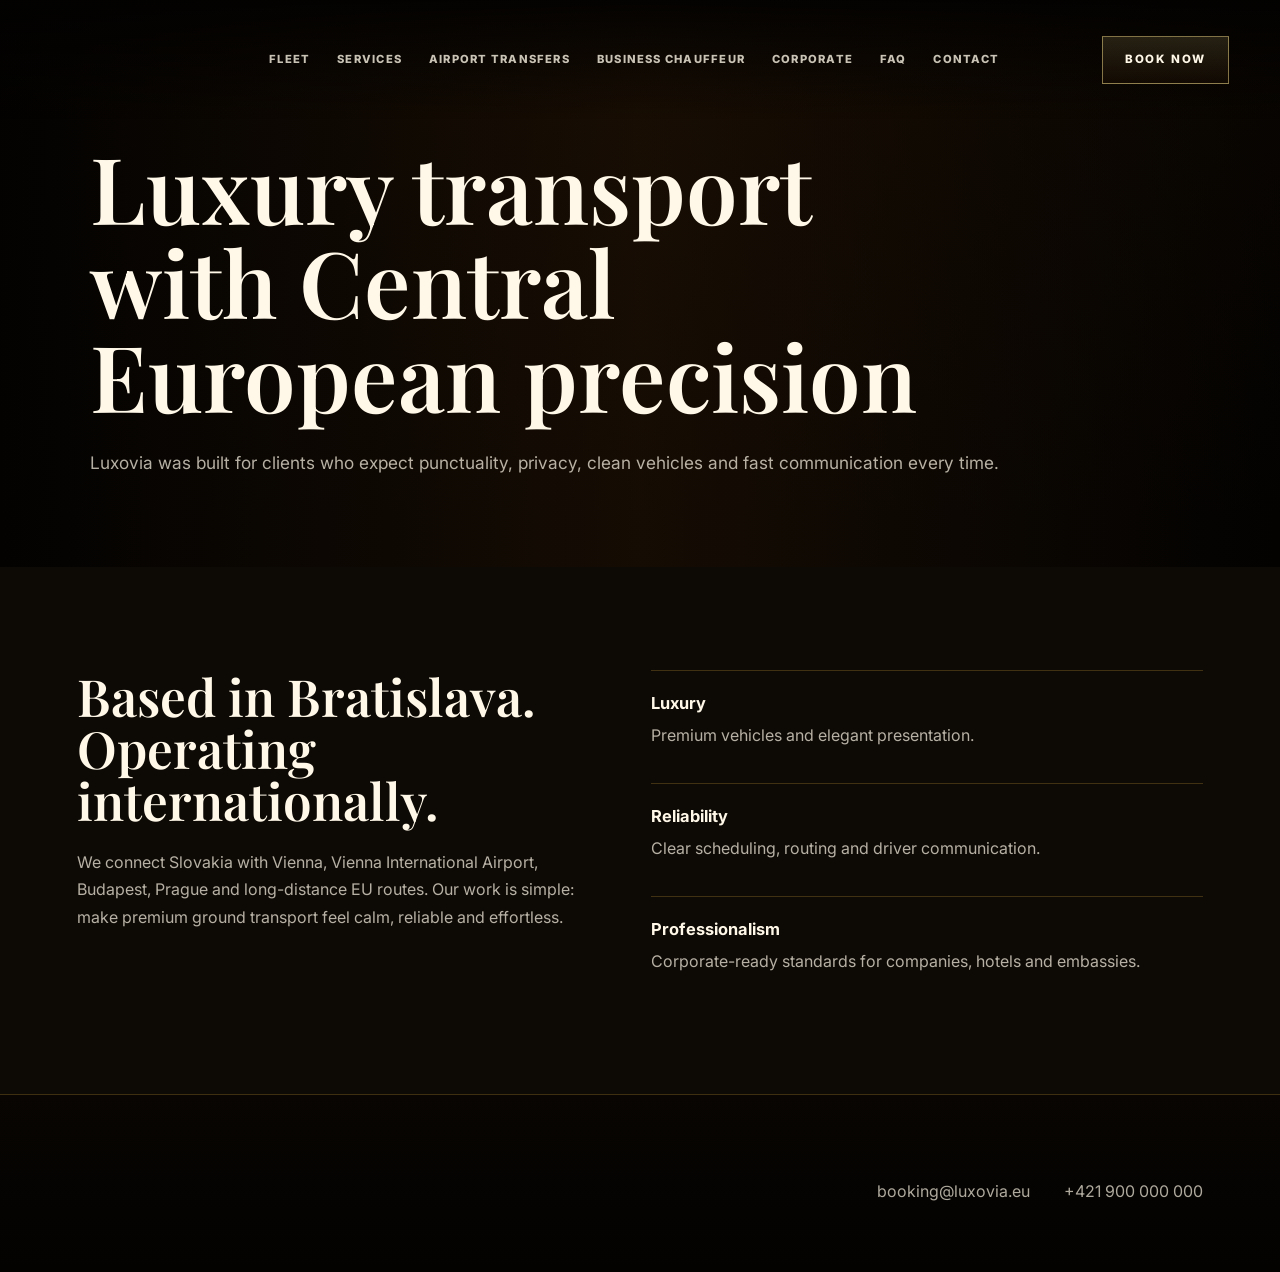
==== about.html @ ae9190d5 "Add files via upload" ====
<!doctype html>
<html lang="en">
  <head><meta charset="UTF-8" /><meta name="viewport" content="width=device-width, initial-scale=1.0" /><title>About Luxovia | Premium Chauffeur Company Bratislava</title><meta name="description" content="Luxovia is a Bratislava-based premium chauffeur company focused on reliability, discretion, multilingual service and clean luxury vehicles." /><link rel="preconnect" href="https://fonts.googleapis.com" /><link rel="preconnect" href="https://fonts.gstatic.com" crossorigin /><link href="https://fonts.googleapis.com/css2?family=Inter:wght@400;500;600;700;800&family=Playfair+Display:wght@500;600;700&display=swap" rel="stylesheet" /><link rel="stylesheet" href="./styles.css" /></head>
  <body><header class="site-header" data-header><a class="brand" href="./index.html">LUXOVIA</a><nav class="nav-links"><a href="./fleet.html">Fleet</a><a href="./services.html">Services</a><a href="./airport-transfers.html">Airport Transfers</a><a href="./business-chauffeur.html">Business Chauffeur</a><a href="./corporate-accounts.html">Corporate</a><a href="./faq.html">FAQ</a><a href="./contact.html">Contact</a></nav><a class="nav-cta" href="./booking.html">Book now</a><button class="menu-toggle" type="button" aria-label="Toggle navigation" data-menu-toggle><span></span><span></span></button></header>
    <main><section class="page-hero about-page"><div class="page-hero-overlay"></div><div><h1>Luxury transport with Central European precision</h1><p>Luxovia was built for clients who expect punctuality, privacy, clean vehicles and fast communication every time.</p></div></section>
      <section class="section two-col"><div><h2>Based in Bratislava. Operating internationally.</h2><p>We connect Slovakia with Vienna, Vienna International Airport, Budapest, Prague and long-distance EU routes. Our work is simple: make premium ground transport feel calm, reliable and effortless.</p></div><div class="why-list"><div><strong>Luxury</strong><p>Premium vehicles and elegant presentation.</p></div><div><strong>Reliability</strong><p>Clear scheduling, routing and driver communication.</p></div><div><strong>Professionalism</strong><p>Corporate-ready standards for companies, hotels and embassies.</p></div></div></section></main>
    <footer class="site-footer compact"><a class="brand" href="./index.html">LUXOVIA</a><a href="mailto:booking@luxovia.eu">booking@luxovia.eu</a><a href="tel:+421900000000">+421 900 000 000</a></footer><script src="./script.js"></script></body>
</html>
---- styles.css ----
:root {
  --black: #050505;
  --charcoal: #101112;
  --graphite: #191b1d;
  --soft-black: #08090a;
  --white: #f7f7f4;
  --muted: #b7babd;
  --silver: #d9dde1;
  --line: rgba(217, 221, 225, 0.18);
  --line-strong: rgba(217, 221, 225, 0.34);
  --metal: #aeb4ba;
  --serif: "Playfair Display", Georgia, serif;
  --sans: "Inter", Arial, sans-serif;
  --shadow: 0 28px 90px rgba(0, 0, 0, 0.42);
  --ease: cubic-bezier(0.22, 1, 0.36, 1);
}

* {
  box-sizing: border-box;
}

html {
  scroll-behavior: smooth;
}

body {
  margin: 0;
  background: var(--black);
  color: var(--white);
  font-family: var(--sans);
  line-height: 1.5;
  overflow-x: hidden;
}

body::selection {
  background: var(--silver);
  color: var(--black);
}

img {
  display: block;
  width: 100%;
}

a {
  color: inherit;
  text-decoration: none;
}

button,
input,
select {
  font: inherit;
}

.site-header {
  position: fixed;
  top: 0;
  left: 0;
  right: 0;
  z-index: 40;
  display: grid;
  grid-template-columns: auto 1fr auto;
  align-items: center;
  gap: 28px;
  padding: 26px clamp(18px, 4vw, 56px);
  color: var(--white);
  background: linear-gradient(180deg, rgba(3, 3, 3, 0.82), rgba(3, 3, 3, 0));
  transition: padding 220ms ease, background 220ms ease, border-color 220ms ease;
}

.site-header.is-scrolled {
  padding-block: 15px;
  background: rgba(5, 5, 5, 0.9);
  backdrop-filter: blur(18px);
  border-bottom: 1px solid var(--line);
}

.brand {
  font-family: var(--serif);
  font-size: clamp(1.18rem, 1.8vw, 1.74rem);
  font-weight: 700;
  letter-spacing: 0.22em;
  white-space: nowrap;
}

.nav-links {
  display: flex;
  align-items: center;
  justify-content: center;
  gap: clamp(14px, 2.1vw, 34px);
  font-size: 0.7rem;
  font-weight: 800;
  letter-spacing: 0.11em;
  text-transform: uppercase;
}

.nav-links a {
  color: rgba(247, 247, 244, 0.78);
  transition: color 180ms ease;
}

.nav-links a:hover,
.site-footer a:hover {
  color: var(--silver);
}

.nav-cta,
.button {
  display: inline-flex;
  align-items: center;
  justify-content: center;
  min-height: 48px;
  padding: 0 22px;
  border: 1px solid var(--line-strong);
  background: rgba(255, 255, 255, 0.06);
  color: var(--white);
  font-size: 0.72rem;
  font-weight: 800;
  letter-spacing: 0.14em;
  text-transform: uppercase;
  transition: transform 180ms var(--ease), background 180ms ease, border-color 180ms ease;
}

.nav-cta {
  justify-self: end;
}

.button.primary {
  background: var(--white);
  color: var(--black);
  border-color: var(--white);
}

.button.ghost {
  background: rgba(255, 255, 255, 0.05);
  color: var(--white);
}

.button.full {
  width: 100%;
  cursor: pointer;
}

.nav-cta:hover,
.button:hover {
  transform: translateY(-2px);
  border-color: var(--silver);
}

.menu-toggle {
  display: none;
  width: 46px;
  height: 46px;
  border: 1px solid var(--line);
  background: rgba(255, 255, 255, 0.04);
  color: var(--white);
}

.menu-toggle span {
  display: block;
  width: 18px;
  height: 1px;
  margin: 5px auto;
  background: currentColor;
}

.hero {
  position: relative;
  min-height: 100vh;
  overflow: hidden;
}

.home-hero {
  display: grid;
  align-items: center;
}

.hero-media,
.hero-overlay {
  position: absolute;
  inset: 0;
}

.hero-media {
  background-image: url("https://images.unsplash.com/photo-1619767886558-efdc259cde1a?auto=format&fit=crop&w=2400&q=90");
  background-position: center;
  background-size: cover;
  filter: saturate(0.55) brightness(0.7) contrast(1.08);
  transform: scale(1.02);
}

.hero-overlay {
  background:
    radial-gradient(circle at 75% 46%, rgba(255, 255, 255, 0.1), transparent 24%),
    linear-gradient(90deg, rgba(5, 5, 5, 0.92) 0%, rgba(5, 5, 5, 0.72) 38%, rgba(5, 5, 5, 0.24) 76%),
    linear-gradient(0deg, rgba(5, 5, 5, 0.98) 0%, rgba(5, 5, 5, 0) 34%);
}

.hero-inner {
  position: relative;
  z-index: 2;
  display: grid;
  grid-template-columns: minmax(0, 1fr) minmax(360px, 440px);
  gap: clamp(34px, 6vw, 86px);
  align-items: end;
  width: min(1280px, calc(100% - 36px));
  margin: 0 auto;
  padding: 132px 0 70px;
}

.hero-copy {
  max-width: 760px;
  min-width: 0;
}

h1,
h2,
h3,
p {
  margin-top: 0;
}

h1,
h2 {
  font-family: var(--serif);
  font-weight: 600;
  line-height: 1.02;
  letter-spacing: 0;
}

h1 {
  margin-bottom: 26px;
  font-size: clamp(3.4rem, 7.2vw, 6.9rem);
}

h1 .line {
  display: block;
}

.mobile-heading {
  display: none;
}

h2 {
  margin-bottom: 22px;
  font-size: clamp(2.25rem, 4vw, 4.4rem);
}

h3 {
  margin-bottom: 10px;
  font-size: 1.05rem;
  letter-spacing: 0.02em;
}

.hero-copy p,
.section-head p,
.cta-band p,
.page-hero p,
.why-copy p,
.site-footer p {
  color: rgba(247, 247, 244, 0.74);
  font-size: clamp(1rem, 1.35vw, 1.18rem);
  line-height: 1.75;
}

.hero-copy p {
  max-width: 650px;
  margin-bottom: 36px;
}

.hero-actions {
  display: flex;
  flex-wrap: wrap;
  gap: 14px;
}

.booking-panel {
  display: grid;
  gap: 16px;
  min-width: 0;
  padding: 24px;
  background: rgba(12, 13, 14, 0.76);
  border: 1px solid var(--line);
  box-shadow: var(--shadow);
  backdrop-filter: blur(20px);
}

.booking-panel.light {
  background: #111214;
}

.booking-panel.wide {
  width: min(760px, 100%);
  margin: 0 auto;
}

.panel-title {
  display: flex;
  flex-wrap: wrap;
  align-items: end;
  justify-content: space-between;
  gap: 14px;
  padding-bottom: 14px;
  border-bottom: 1px solid var(--line);
}

.panel-title strong {
  font-family: var(--serif);
  font-size: 1.35rem;
}

.panel-title span,
.quote-link,
.section-kicker {
  color: var(--muted);
  font-size: 0.7rem;
  font-weight: 800;
  letter-spacing: 0.14em;
  text-transform: uppercase;
}

.booking-panel label {
  display: grid;
  gap: 7px;
  color: rgba(247, 247, 244, 0.72);
  font-size: 0.76rem;
  font-weight: 800;
  letter-spacing: 0.11em;
  text-transform: uppercase;
}

.booking-panel input,
.booking-panel select {
  min-width: 0;
  height: 46px;
  padding: 0 12px;
  border: 1px solid rgba(217, 221, 225, 0.22);
  background: rgba(255, 255, 255, 0.06);
  color: var(--white);
  outline: none;
}

.booking-panel input:focus,
.booking-panel select:focus {
  border-color: var(--silver);
}

.booking-panel option {
  background: var(--black);
}

.form-row {
  display: grid;
  grid-template-columns: 1fr 1fr;
  gap: 12px;
}

.quote-link {
  justify-self: center;
  color: var(--silver);
}

.payment-link {
  display: none;
}

.quote-result {
  display: grid;
  gap: 14px;
  padding: 22px;
  border: 1px solid rgba(217, 221, 225, 0.42);
  background: rgba(255, 255, 255, 0.08);
}

.quote-label {
  color: var(--muted);
  font-size: 0.68rem;
  font-weight: 900;
  letter-spacing: 0.14em;
  text-transform: uppercase;
}

.quote-result strong {
  font-family: var(--serif);
  font-size: clamp(1.85rem, 4vw, 2.7rem);
  line-height: 1;
}

.quote-result p,
.quote-result small {
  margin: 0;
  color: rgba(247, 247, 244, 0.72);
  line-height: 1.65;
}

.quote-meta,
.quote-actions {
  display: grid;
  gap: 10px;
}

.quote-meta {
  grid-template-columns: repeat(3, minmax(0, 1fr));
}

.quote-meta span {
  padding: 12px;
  border: 1px solid var(--line);
  color: var(--silver);
  font-size: 0.72rem;
  font-weight: 800;
  letter-spacing: 0.08em;
  text-transform: uppercase;
}

.trust-bar,
.partner-strip {
  display: flex;
  flex-wrap: wrap;
  justify-content: center;
  gap: 0;
  background: #0b0c0d;
  border-block: 1px solid var(--line);
}

.trust-bar span,
.partner-strip span {
  padding: 18px clamp(18px, 3.6vw, 52px);
  border-right: 1px solid var(--line);
  color: rgba(247, 247, 244, 0.66);
  font-size: 0.72rem;
  font-weight: 800;
  letter-spacing: 0.14em;
  text-transform: uppercase;
}

.section {
  padding: clamp(66px, 8vw, 120px) clamp(20px, 6vw, 92px);
}

.dark-section {
  background: linear-gradient(135deg, #090a0b, #151719);
}

.services-section,
.testimonials {
  background: var(--black);
}

.pricing-section {
  background:
    linear-gradient(180deg, rgba(255, 255, 255, 0.03), rgba(255, 255, 255, 0)),
    var(--soft-black);
}

.section-kicker {
  margin-bottom: 12px;
  color: var(--silver);
}

.section-head {
  max-width: 1040px;
  margin-bottom: 36px;
}

.section-head.split {
  display: grid;
  grid-template-columns: minmax(0, 1fr) minmax(280px, 0.7fr);
  gap: 38px;
  align-items: end;
}

.section-head.centered {
  margin-inline: auto;
  text-align: center;
}

.price-grid,
.fleet-grid,
.service-grid,
.review-grid {
  display: grid;
  gap: 18px;
}

.price-grid {
  grid-template-columns: repeat(4, minmax(0, 1fr));
}

.price-grid article,
.service-grid a,
.service-grid article,
.review-grid blockquote,
.faq-list details {
  background: rgba(255, 255, 255, 0.04);
  border: 1px solid var(--line);
  transition: transform 220ms var(--ease), border-color 220ms ease, background 220ms ease;
}

.price-grid article {
  min-height: 170px;
  padding: 24px;
}

.price-grid article:hover,
.service-grid a:hover,
.vehicle-card:hover,
.review-grid blockquote:hover {
  transform: translateY(-4px);
  border-color: rgba(217, 221, 225, 0.5);
  background: rgba(255, 255, 255, 0.06);
}

.price-grid span,
.price-grid small {
  display: block;
  color: var(--muted);
}

.price-grid strong {
  display: block;
  margin: 20px 0 8px;
  font-family: var(--serif);
  font-size: 1.8rem;
  font-weight: 600;
}

.fleet-grid {
  grid-template-columns: repeat(3, minmax(0, 1fr));
}

.fleet-grid.expanded {
  grid-template-columns: repeat(2, minmax(0, 1fr));
}

.vehicle-card {
  overflow: hidden;
  background: #0b0c0d;
  border: 1px solid var(--line);
  transition: transform 220ms var(--ease), border-color 220ms ease;
}

.vehicle-card img {
  aspect-ratio: 16 / 10;
  object-fit: cover;
  filter: grayscale(0.35) contrast(1.06);
}

.vehicle-card div {
  padding: 24px;
}

.vehicle-card p,
.service-grid p,
.review-grid p,
.faq-list p,
.two-col p,
.contact-layout p {
  color: rgba(247, 247, 244, 0.7);
  line-height: 1.72;
}

.text-link {
  align-self: center;
  color: var(--silver);
  font-size: 0.78rem;
  font-weight: 800;
  letter-spacing: 0.14em;
  text-transform: uppercase;
}

.service-grid {
  grid-template-columns: repeat(3, minmax(0, 1fr));
}

.service-grid.large {
  grid-template-columns: repeat(2, minmax(0, 1fr));
}

.service-grid a,
.service-grid article {
  padding: 30px;
  min-height: 218px;
}

.why-section {
  display: grid;
  grid-template-columns: minmax(300px, 0.85fr) minmax(0, 1fr);
  gap: clamp(34px, 6vw, 82px);
  align-items: center;
  background: #111214;
}

.why-image {
  min-height: 620px;
  background-image: url("https://images.unsplash.com/photo-1500530855697-b586d89ba3ee?auto=format&fit=crop&w=1400&q=85");
  background-position: center;
  background-size: cover;
  filter: grayscale(0.25) contrast(1.02);
}

.why-list {
  display: grid;
  gap: 18px;
}

.why-list div {
  padding-top: 20px;
  border-top: 1px solid var(--line);
}

.why-list strong {
  display: block;
  margin-bottom: 6px;
  font-size: 1.03rem;
}

.testimonials h2 {
  max-width: 850px;
}

.review-grid {
  grid-template-columns: repeat(3, minmax(0, 1fr));
}

.review-grid blockquote {
  margin: 0;
  padding: 30px;
}

.review-grid cite {
  color: var(--silver);
  font-style: normal;
  font-weight: 800;
}

.cta-band {
  padding: clamp(58px, 8vw, 106px) clamp(22px, 8vw, 118px);
  background:
    linear-gradient(90deg, rgba(5, 5, 5, 0.95), rgba(5, 5, 5, 0.62)),
    url("https://images.unsplash.com/photo-1592853625511-ad0edcc69c07?auto=format&fit=crop&w=2200&q=85");
  background-position: center;
  background-size: cover;
}

.cta-band h2,
.cta-band p {
  max-width: 720px;
}

.float-whatsapp,
.float-call {
  position: fixed;
  right: 18px;
  z-index: 45;
  display: inline-flex;
  align-items: center;
  justify-content: center;
  width: 54px;
  height: 54px;
  border: 1px solid var(--line-strong);
  background: rgba(5, 5, 5, 0.88);
  color: var(--white);
  box-shadow: var(--shadow);
  font-size: 0.72rem;
  font-weight: 900;
  letter-spacing: 0.08em;
}

.float-whatsapp {
  bottom: 22px;
}

.float-call {
  bottom: 86px;
}

.site-footer {
  display: grid;
  grid-template-columns: 1.4fr repeat(3, 1fr);
  gap: 34px;
  padding: 54px clamp(22px, 6vw, 92px) 30px;
  background: #050505;
  border-top: 1px solid var(--line);
}

.site-footer.compact {
  grid-template-columns: 1fr auto auto;
  align-items: center;
}

.site-footer h3 {
  margin-bottom: 14px;
  font-size: 0.78rem;
  letter-spacing: 0.13em;
  text-transform: uppercase;
}

.site-footer a,
.site-footer span {
  display: block;
  margin-bottom: 10px;
  color: rgba(247, 247, 244, 0.68);
}

.site-footer small {
  grid-column: 1 / -1;
  color: rgba(247, 247, 244, 0.5);
}

.page-hero {
  position: relative;
  min-height: 520px;
  display: grid;
  align-items: end;
  padding: 140px clamp(22px, 7vw, 100px) 72px;
  background-position: center;
  background-size: cover;
  overflow: hidden;
}

.page-hero > div:not(.page-hero-overlay) {
  position: relative;
  z-index: 2;
  max-width: 920px;
}

.page-hero-overlay {
  position: absolute;
  inset: 0;
  background: linear-gradient(90deg, rgba(5, 5, 5, 0.92), rgba(5, 5, 5, 0.54), rgba(5, 5, 5, 0.22));
}

.fleet-page { background-image: url("https://images.unsplash.com/photo-1619767886558-efdc259cde1a?auto=format&fit=crop&w=2200&q=85"); }
.services-page { background-image: url("https://images.unsplash.com/photo-1544620347-c4fd4a3d5957?auto=format&fit=crop&w=2200&q=85"); }
.airport-page { background-image: url("https://images.unsplash.com/photo-1436491865332-7a61a109cc05?auto=format&fit=crop&w=2200&q=85"); }
.business-page { background-image: url("https://images.unsplash.com/photo-1551836022-d5d88e9218df?auto=format&fit=crop&w=2200&q=85"); }
.about-page { background-image: url("https://images.unsplash.com/photo-1494526585095-c41746248156?auto=format&fit=crop&w=2200&q=85"); }
.contact-page { background-image: url("https://images.unsplash.com/photo-1518005020951-eccb494ad742?auto=format&fit=crop&w=2200&q=85"); }
.booking-page { background-image: url("https://images.unsplash.com/photo-1493238792000-8113da705763?auto=format&fit=crop&w=2200&q=85"); }
.corporate-page { background-image: url("https://images.unsplash.com/photo-1486406146926-c627a92ad1ab?auto=format&fit=crop&w=2200&q=85"); }
.faq-page { background-image: url("https://images.unsplash.com/photo-1500534314209-a25ddb2bd429?auto=format&fit=crop&w=2200&q=85"); }

.two-col,
.contact-layout,
.booking-layout {
  display: grid;
  grid-template-columns: minmax(0, 0.9fr) minmax(300px, 1fr);
  gap: clamp(34px, 6vw, 80px);
  align-items: start;
  background: #0b0c0d;
}

.booking-layout {
  grid-template-columns: 1fr;
}

.faq-list {
  display: grid;
  gap: 12px;
  background: #0b0c0d;
}

.map-frame {
  width: 100%;
  min-height: 300px;
  margin-top: 22px;
  border: 1px solid var(--line);
  filter: grayscale(1) invert(0.9) contrast(0.95);
}

.faq-list details {
  padding: 24px 28px;
}

.faq-list summary {
  cursor: pointer;
  font-weight: 800;
  font-size: 1.05rem;
}

.reveal {
  opacity: 0;
  transform: translateY(18px);
  transition: opacity 620ms ease, transform 620ms var(--ease);
}

.reveal.is-visible {
  opacity: 1;
  transform: translateY(0);
}

@media (prefers-reduced-motion: reduce) {
  *,
  *::before,
  *::after {
    scroll-behavior: auto !important;
    transition-duration: 0.01ms !important;
    animation-duration: 0.01ms !important;
  }
}

@media (max-width: 1120px) {
  .site-header {
    grid-template-columns: auto 1fr auto;
  }

  .nav-links {
    display: none;
  }

  .menu-toggle {
    display: block;
  }

  .site-header.menu-open .nav-links {
    position: absolute;
    top: 74px;
    left: 18px;
    right: 18px;
    display: grid;
    gap: 0;
    padding: 12px;
    background: rgba(5, 5, 5, 0.98);
    border: 1px solid var(--line);
    box-shadow: var(--shadow);
  }

  .site-header.menu-open .nav-links a {
    padding: 14px 10px;
  }

  .hero-inner,
  .section-head.split,
  .why-section,
  .two-col,
  .contact-layout {
    grid-template-columns: 1fr;
  }

  .booking-panel {
    max-width: 620px;
  }

  .price-grid,
  .service-grid,
  .review-grid {
    grid-template-columns: repeat(2, minmax(0, 1fr));
  }
}

@media (max-width: 720px) {
  .site-header {
    padding: 18px;
  }

  .nav-cta {
    display: none;
  }

  .brand {
    font-size: 1.08rem;
  }

  .hero-inner {
    padding-top: 112px;
  }

  h1 {
    font-size: clamp(2.6rem, 10vw, 3.2rem);
    line-height: 1.06;
  }

  .desktop-heading {
    display: none;
  }

  .mobile-heading {
    display: block;
  }

  .hero-copy p {
    max-width: 310px;
    font-size: 1rem;
    line-height: 1.65;
  }

  .hero-copy {
    width: calc(100vw - 48px);
    max-width: calc(100vw - 48px);
  }

  .panel-title {
    display: grid;
  }

  .hero-actions,
  .form-row,
  .price-grid,
  .fleet-grid,
  .fleet-grid.expanded,
  .service-grid,
  .service-grid.large,
  .review-grid,
  .site-footer,
  .site-footer.compact {
    grid-template-columns: 1fr;
    display: grid;
  }

  .button {
    width: 100%;
  }

  .quote-meta {
    grid-template-columns: 1fr;
  }

  .booking-panel {
    padding: 18px;
  }

  .section {
    padding-inline: 18px;
  }

  .why-image {
    min-height: 320px;
  }

  .site-footer.compact {
    justify-items: start;
  }
}

/* Luxovia gold crest visual system */
:root {
  --black: #030201;
  --charcoal: #0d0905;
  --graphite: #17100a;
  --soft-black: #070402;
  --white: #fff8e8;
  --muted: #c8aa72;
  --silver: #f7d37c;
  --gold: #f4bd42;
  --gold-bright: #ffe58e;
  --gold-deep: #a76513;
  --bronze: #7a4510;
  --line: rgba(244, 189, 66, 0.22);
  --line-strong: rgba(255, 229, 142, 0.48);
  --metal: #d99b2f;
  --shadow: 0 28px 90px rgba(0, 0, 0, 0.66);
}

body {
  background:
    linear-gradient(180deg, rgba(91, 50, 8, 0.1), transparent 520px),
    var(--black);
}

body::selection {
  background: var(--gold-bright);
  color: #080400;
}

.site-header {
  padding-block: 18px;
  background: linear-gradient(180deg, rgba(3, 2, 1, 0.92), rgba(3, 2, 1, 0));
}

.site-header.is-scrolled {
  background: rgba(3, 2, 1, 0.93);
  border-bottom-color: rgba(244, 189, 66, 0.24);
}

.brand {
  display: block;
  width: clamp(98px, 9vw, 142px);
  height: clamp(66px, 6.5vw, 96px);
  background: url("./assets/luxovia-logo.png") center / contain no-repeat;
  overflow: hidden;
  color: transparent;
  font-size: 0;
  letter-spacing: 0;
  filter: drop-shadow(0 8px 26px rgba(244, 189, 66, 0.34));
}

.nav-links a {
  color: rgba(255, 248, 232, 0.78);
}

.nav-links a:hover,
.site-footer a:hover,
.section-kicker,
.text-link,
.quote-link,
.review-grid cite,
.panel-title span,
.quote-label {
  color: var(--gold-bright);
}

.nav-cta,
.button {
  border-color: var(--line-strong);
  background: linear-gradient(180deg, rgba(255, 229, 142, 0.13), rgba(122, 69, 16, 0.08));
}

.button.primary {
  background: linear-gradient(135deg, #fff0a8 0%, #f2bd45 38%, #9b5a14 100%);
  border-color: var(--gold-bright);
  color: #090501;
  box-shadow: 0 16px 42px rgba(164, 94, 19, 0.34);
}

.button.ghost {
  background: rgba(244, 189, 66, 0.07);
}

.nav-cta:hover,
.button:hover {
  border-color: var(--gold-bright);
}

.menu-toggle,
.float-whatsapp,
.float-call {
  background: linear-gradient(145deg, rgba(255, 229, 142, 0.18), rgba(3, 2, 1, 0.92));
}

.hero-media {
  filter: saturate(0.46) sepia(0.18) brightness(0.62) contrast(1.18);
}

.hero-overlay {
  background:
    linear-gradient(90deg, rgba(3, 2, 1, 0.95) 0%, rgba(3, 2, 1, 0.76) 38%, rgba(3, 2, 1, 0.28) 76%),
    linear-gradient(0deg, rgba(3, 2, 1, 0.98) 0%, rgba(3, 2, 1, 0) 34%);
}

.hero-copy p,
.section-head p,
.cta-band p,
.page-hero p,
.why-copy p,
.site-footer p,
.vehicle-card p,
.service-grid p,
.review-grid p,
.faq-list p,
.two-col p,
.contact-layout p,
.quote-result p,
.quote-result small {
  color: rgba(255, 248, 232, 0.7);
}

.booking-panel,
.booking-panel.light {
  background:
    linear-gradient(145deg, rgba(255, 229, 142, 0.09), rgba(7, 4, 2, 0.9) 34%),
    rgba(13, 9, 5, 0.9);
  border-color: rgba(244, 189, 66, 0.28);
}

.booking-panel label {
  color: rgba(255, 248, 232, 0.74);
}

.booking-panel input,
.booking-panel select {
  border-color: rgba(244, 189, 66, 0.3);
  background: rgba(255, 238, 184, 0.06);
}

.booking-panel input:focus,
.booking-panel select:focus {
  border-color: var(--gold-bright);
}

.booking-panel option {
  background: #090501;
}

.quote-result {
  border-color: rgba(255, 229, 142, 0.52);
  background: linear-gradient(145deg, rgba(255, 229, 142, 0.12), rgba(255, 255, 255, 0.04));
}

.quote-meta span {
  color: var(--gold-bright);
}

.trust-bar,
.partner-strip {
  background: linear-gradient(90deg, #080502, #140d06, #080502);
  border-color: rgba(244, 189, 66, 0.24);
}

.trust-bar span,
.partner-strip span {
  color: rgba(255, 231, 167, 0.72);
}

.dark-section,
.why-section {
  background: linear-gradient(135deg, #070402, #17100a);
}

.pricing-section {
  background:
    linear-gradient(180deg, rgba(244, 189, 66, 0.07), rgba(255, 255, 255, 0)),
    var(--soft-black);
}

.price-grid article,
.service-grid a,
.service-grid article,
.review-grid blockquote,
.faq-list details {
  background: linear-gradient(145deg, rgba(255, 229, 142, 0.075), rgba(255, 255, 255, 0.025));
}

.price-grid article:hover,
.service-grid a:hover,
.vehicle-card:hover,
.review-grid blockquote:hover {
  border-color: rgba(255, 229, 142, 0.54);
  background: linear-gradient(145deg, rgba(255, 229, 142, 0.13), rgba(255, 255, 255, 0.04));
}

.price-grid span,
.price-grid small {
  color: var(--muted);
}

.vehicle-card {
  background: #0d0905;
}

.vehicle-card img,
.why-image {
  filter: grayscale(0.18) sepia(0.2) contrast(1.1);
}

.cta-band {
  background:
    linear-gradient(90deg, rgba(3, 2, 1, 0.96), rgba(59, 34, 8, 0.72)),
    url("https://images.unsplash.com/photo-1592853625511-ad0edcc69c07?auto=format&fit=crop&w=2200&q=85");
}

.site-footer {
  background: linear-gradient(180deg, #080502, #030201);
  border-top-color: rgba(244, 189, 66, 0.24);
}

.site-footer a,
.site-footer span {
  color: rgba(255, 248, 232, 0.68);
}

.site-footer small {
  color: rgba(255, 248, 232, 0.5);
}

.page-hero-overlay {
  background: linear-gradient(90deg, rgba(3, 2, 1, 0.94), rgba(32, 18, 5, 0.62), rgba(3, 2, 1, 0.28));
}

.two-col,
.contact-layout,
.booking-layout,
.faq-list {
  background: #0d0905;
}

.map-frame {
  border-color: rgba(244, 189, 66, 0.28);
}

@media (max-width: 1120px) {
  .site-header.menu-open .nav-links {
    background: rgba(3, 2, 1, 0.98);
    border-color: rgba(244, 189, 66, 0.28);
  }
}

@media (max-width: 720px) {
  .brand {
    width: 86px;
    height: 62px;
  }
}
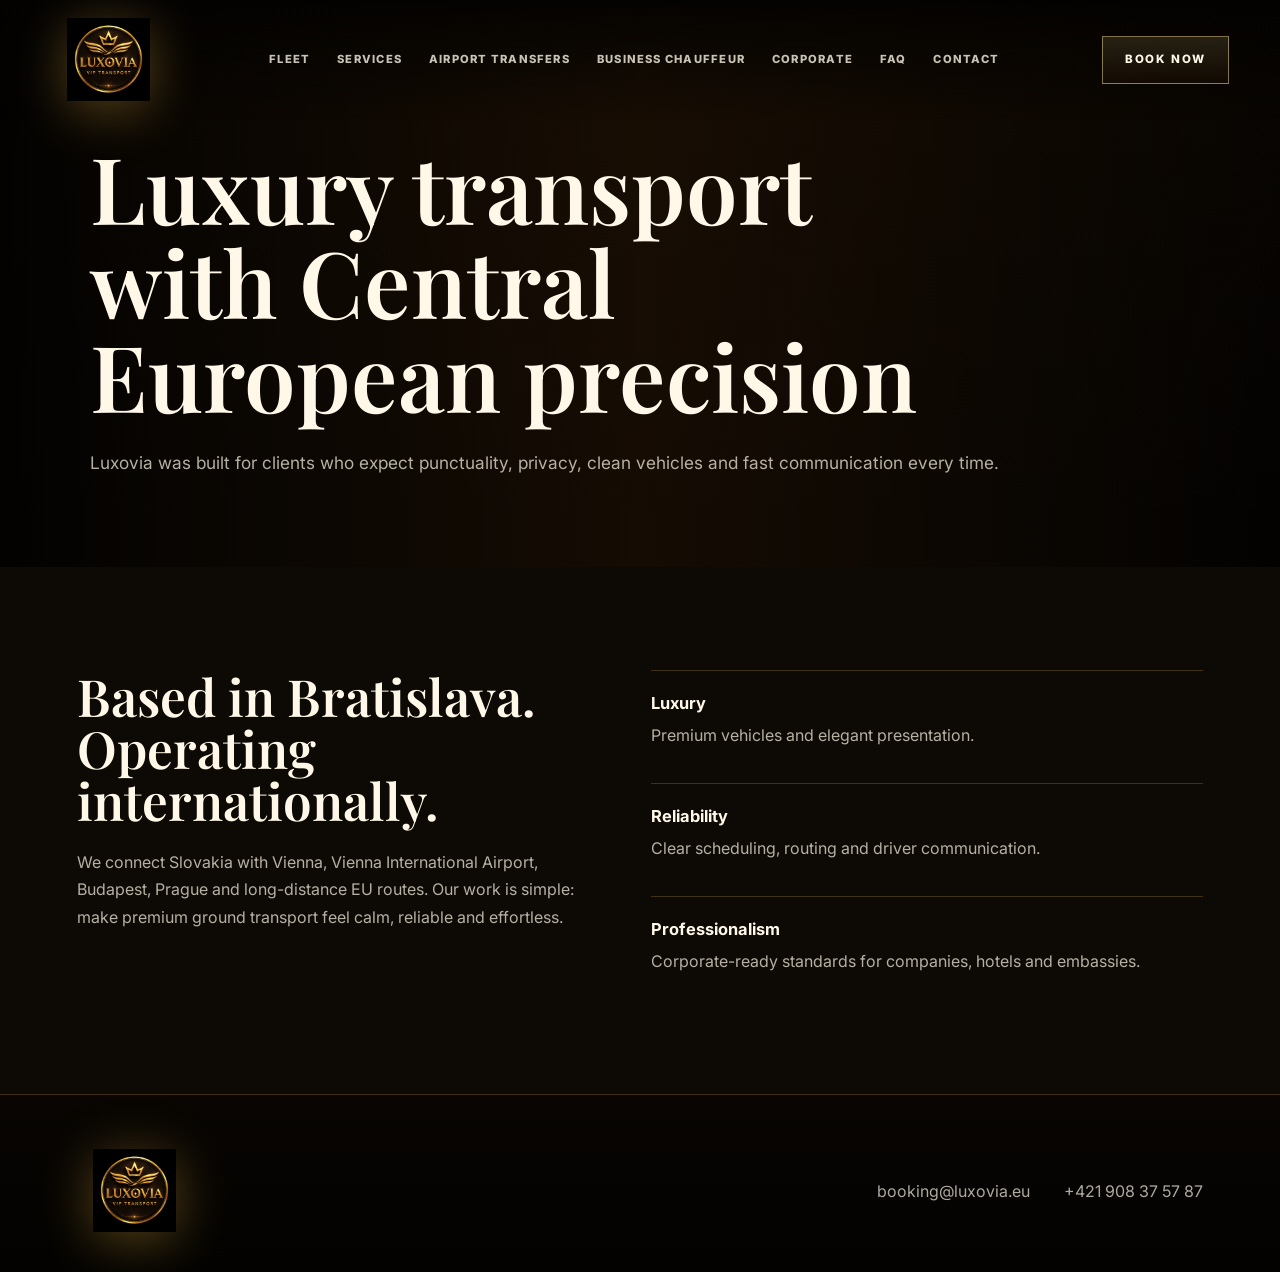
==== commit 31a6a64b: "Update about.html" ====
--- a/about.html
+++ b/about.html
@@ -4,5 +4,5 @@
   <body><header class="site-header" data-header><a class="brand" href="./index.html">LUXOVIA</a><nav class="nav-links"><a href="./fleet.html">Fleet</a><a href="./services.html">Services</a><a href="./airport-transfers.html">Airport Transfers</a><a href="./business-chauffeur.html">Business Chauffeur</a><a href="./corporate-accounts.html">Corporate</a><a href="./faq.html">FAQ</a><a href="./contact.html">Contact</a></nav><a class="nav-cta" href="./booking.html">Book now</a><button class="menu-toggle" type="button" aria-label="Toggle navigation" data-menu-toggle><span></span><span></span></button></header>
     <main><section class="page-hero about-page"><div class="page-hero-overlay"></div><div><h1>Luxury transport with Central European precision</h1><p>Luxovia was built for clients who expect punctuality, privacy, clean vehicles and fast communication every time.</p></div></section>
       <section class="section two-col"><div><h2>Based in Bratislava. Operating internationally.</h2><p>We connect Slovakia with Vienna, Vienna International Airport, Budapest, Prague and long-distance EU routes. Our work is simple: make premium ground transport feel calm, reliable and effortless.</p></div><div class="why-list"><div><strong>Luxury</strong><p>Premium vehicles and elegant presentation.</p></div><div><strong>Reliability</strong><p>Clear scheduling, routing and driver communication.</p></div><div><strong>Professionalism</strong><p>Corporate-ready standards for companies, hotels and embassies.</p></div></div></section></main>
-    <footer class="site-footer compact"><a class="brand" href="./index.html">LUXOVIA</a><a href="mailto:booking@luxovia.eu">booking@luxovia.eu</a><a href="tel:+421900000000">+421 900 000 000</a></footer><script src="./script.js"></script></body>
+    <footer class="site-footer compact"><a class="brand" href="./index.html">LUXOVIA</a><a href="mailto:booking@luxovia.eu">booking@luxovia.eu</a><a  href="tel:+421908375787">+421 908 37 57 87</a></footer><script src="./script.js"></script></body>
 </html>
